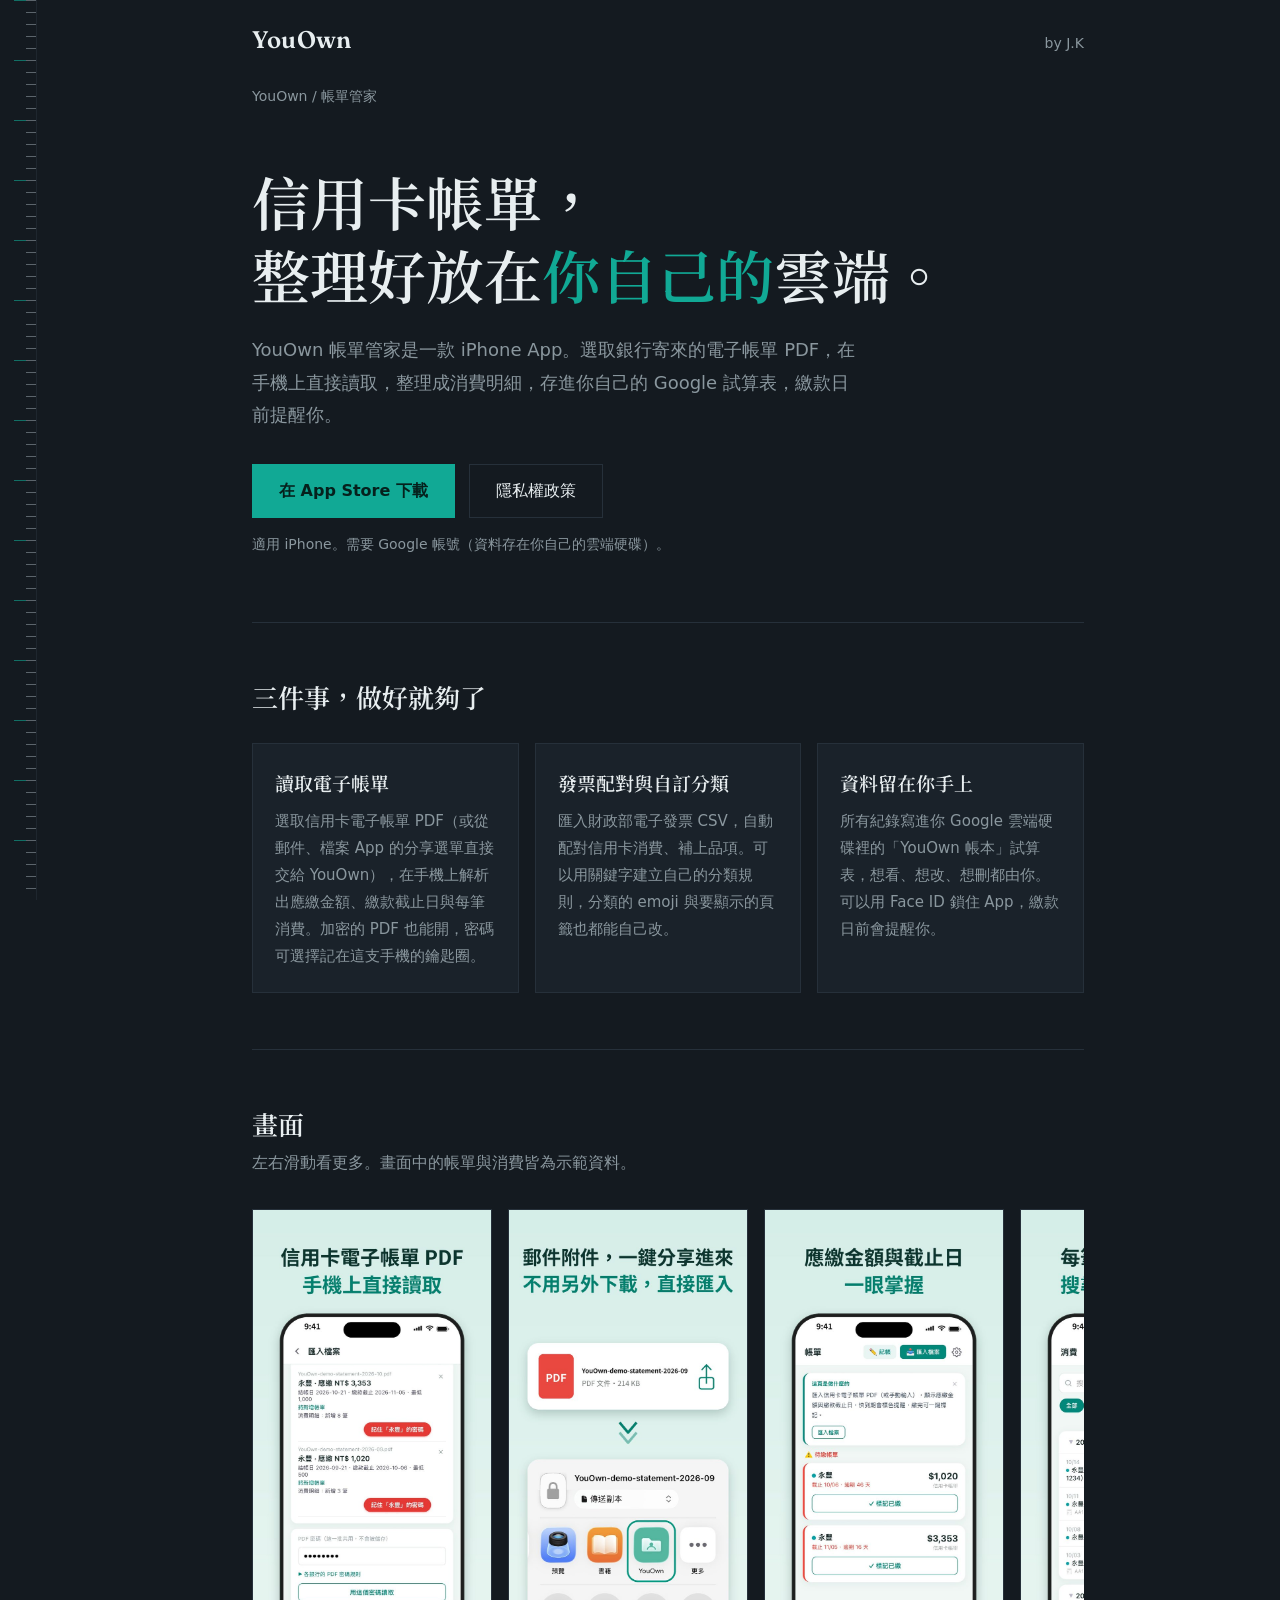
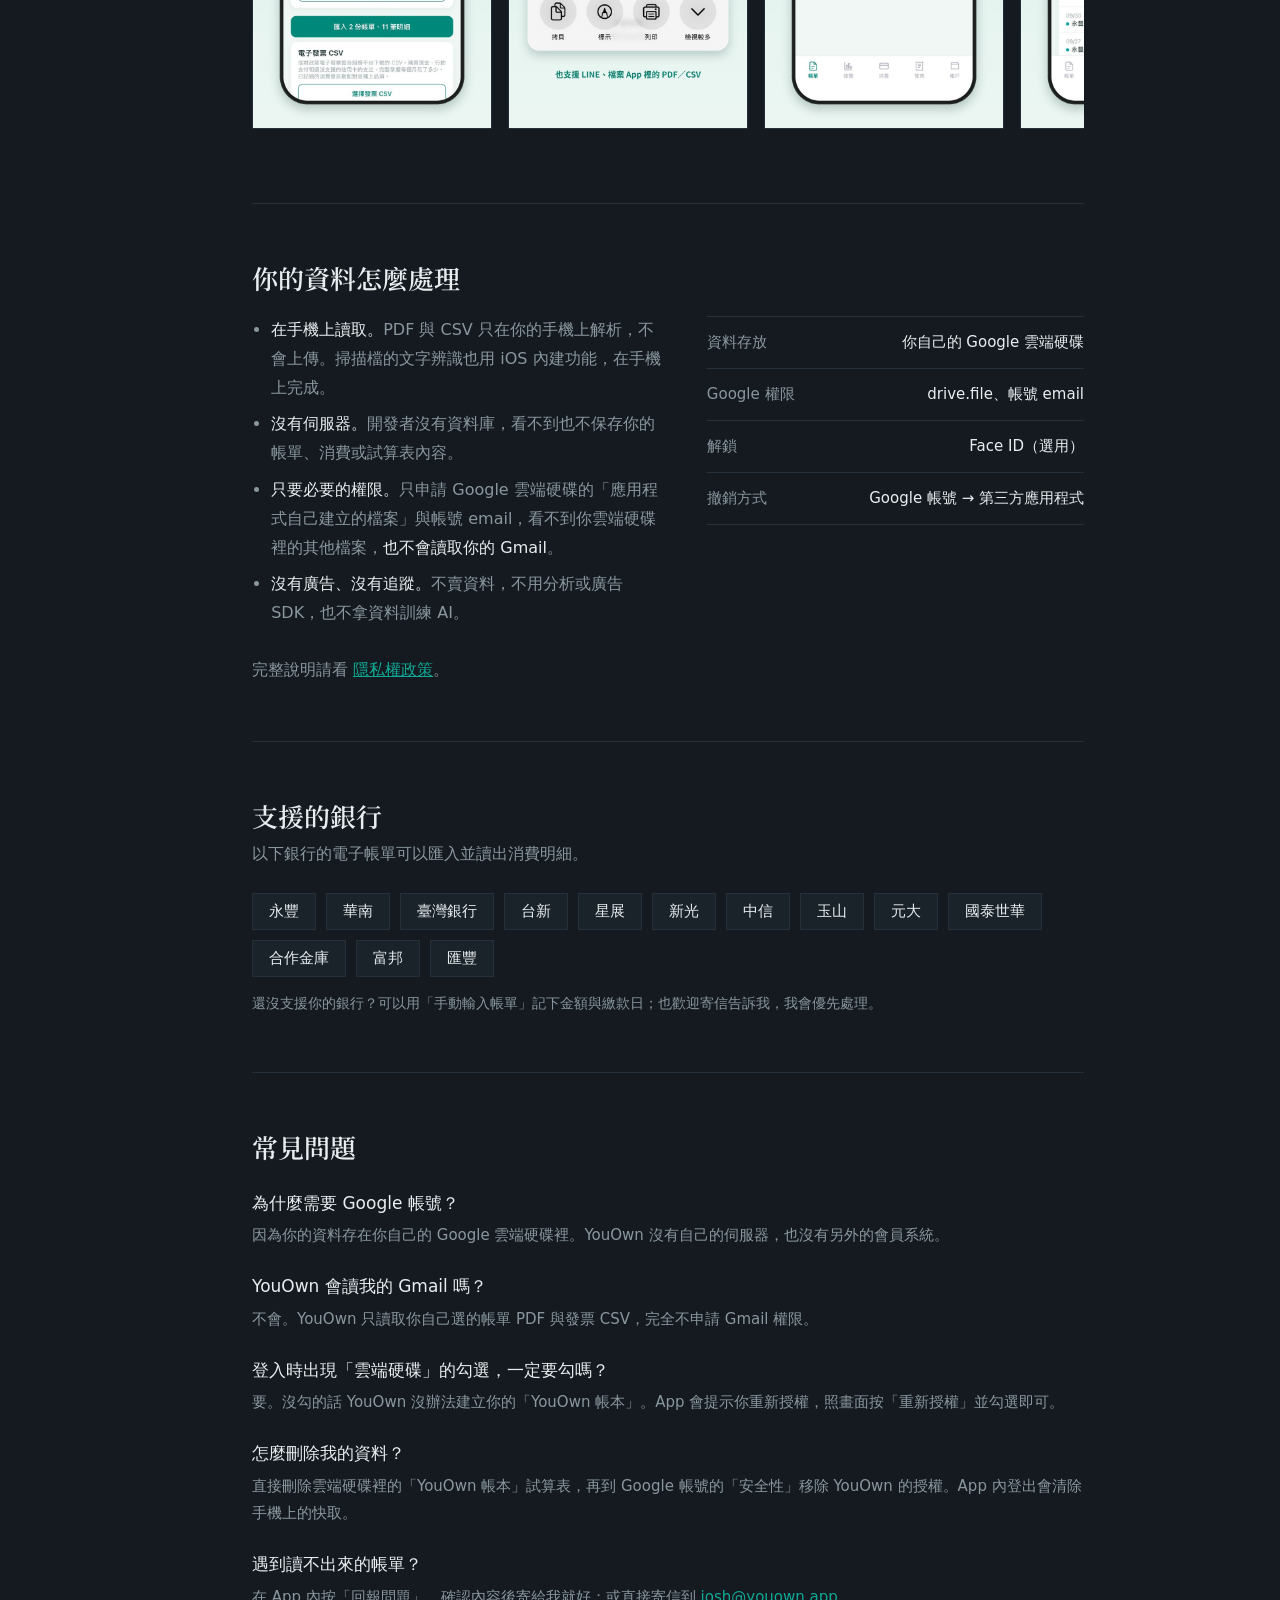
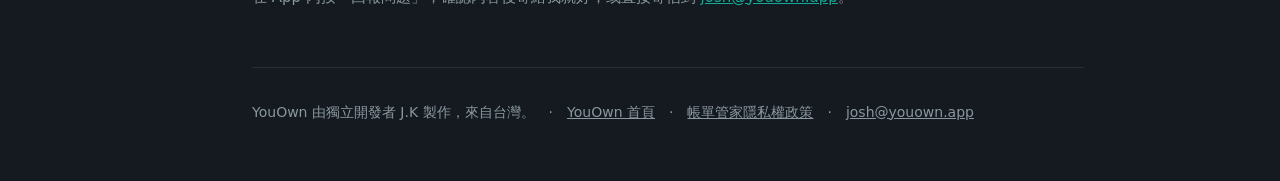
==== bills/index.html @ 7a2e661f "Add files via upload" ====
<!DOCTYPE html>
<html lang="zh-Hant-TW">
<head>
<meta charset="utf-8">
<meta name="viewport" content="width=device-width, initial-scale=1">
<title>YouOwn 帳單管家｜信用卡帳單整理 iPhone App</title>
<meta name="description" content="YouOwn 帳單管家：在 iPhone 上直接讀取信用卡電子帳單 PDF 與電子發票 CSV，整理後存進你自己的 Google 試算表，繳款日前提醒你。沒有伺服器，不存你的帳務資料。">
<link rel="canonical" href="https://youown.app/bills/">
<meta property="og:type" content="website">
<meta property="og:locale" content="zh_TW">
<meta property="og:site_name" content="YouOwn">
<meta property="og:title" content="YouOwn 帳單管家｜信用卡帳單整理 iPhone App">
<meta property="og:description" content="在手機上讀取信用卡電子帳單與電子發票，整理後放進你自己的 Google 試算表。">
<meta property="og:url" content="https://youown.app/bills/">
<meta property="og:image" content="https://youown.app/bills/screens/01-import.jpg">
<meta name="theme-color" content="#141a20">
<meta name="apple-itunes-app" content="app-id=6837612326">
<link rel="icon" href="/favicon.svg" type="image/svg+xml">
<link rel="apple-touch-icon" href="/apple-touch-icon.png">
<script type="application/ld+json">
{"@context":"https://schema.org","@type":"MobileApplication","name":"YouOwn 帳單管家","url":"https://youown.app/bills/","operatingSystem":"iOS","applicationCategory":"FinanceApplication","inLanguage":"zh-Hant-TW","downloadUrl":"https://apps.apple.com/tw/app/youown-%E5%B8%B3%E5%96%AE%E7%AE%A1%E5%AE%B6/id6837612326","image":"https://youown.app/bills/screens/01-import.jpg","description":"在 iPhone 上直接讀取信用卡電子帳單 PDF 與電子發票 CSV，整理後存進使用者自己的 Google 試算表。","author":{"@type":"Person","name":"J.K"},"publisher":{"@type":"Organization","name":"YouOwn","url":"https://youown.app/"}}
</script>
<link rel="preconnect" href="https://fonts.googleapis.com">
<link rel="preconnect" href="https://fonts.gstatic.com" crossorigin>
<link href="https://fonts.googleapis.com/css2?family=Fraunces:opsz,wght@9..144,600&family=Noto+Serif+TC:wght@600&display=swap" rel="stylesheet">
<style>
:root{--bg:#141a20;--ink:#e8eef0;--mute:#8a979e;--accent:#11a995;--line:#26303a;--card:#1a222a}
*{box-sizing:border-box;margin:0}
html{scroll-padding-top:24px}
body{background:var(--bg);color:var(--ink);font:16px/1.8 "Noto Sans TC",system-ui,-apple-system,sans-serif;padding-left:56px}
body::before{content:"";position:fixed;left:0;top:0;bottom:0;width:36px;border-right:1px solid var(--line);opacity:.6;
background:repeating-linear-gradient(to bottom,var(--mute) 0 1px,transparent 1px 12px) right/10px 100% no-repeat,repeating-linear-gradient(to bottom,var(--accent) 0 1px,transparent 1px 60px) right/22px 100% no-repeat}
.wrap{max-width:880px;margin:0 auto;padding:0 24px}
a{color:inherit}
:focus-visible{outline:2px solid var(--accent);outline-offset:3px}
.serif{font-family:"Noto Serif TC","Fraunces",serif;font-weight:600}
header{display:flex;justify-content:space-between;align-items:baseline;padding:28px 0}
.mark{font:600 24px/1 "Fraunces",serif;letter-spacing:.01em;text-decoration:none}
.by{color:var(--mute);font-size:14px}
.crumb{color:var(--mute);font-size:14px}
.crumb a{text-decoration:none}.crumb a:hover{color:var(--accent)}
.hero{padding:56px 0 64px}
h1{font-size:clamp(34px,6.4vw,58px);line-height:1.25;margin-bottom:24px}
h1 em{font-style:normal;color:var(--accent)}
.lead{max-width:34em;color:var(--mute);font-size:18px}
.cta{display:flex;flex-wrap:wrap;gap:14px;align-items:center;margin-top:32px}
.btn{display:inline-block;background:var(--accent);color:#06211d;font-weight:700;text-decoration:none;padding:12px 26px;border:1px solid var(--accent);transition:background .2s}
.btn:hover{background:#0e8f7e}
.btn.ghost{background:transparent;color:var(--ink);border-color:var(--line);font-weight:500}
.btn.ghost:hover{border-color:var(--accent);background:transparent}
.note{color:var(--mute);font-size:14px;margin-top:14px}
section{border-top:1px solid var(--line);padding:56px 0}
h2{font-size:26px;line-height:1.4}
.sub{color:var(--mute);margin-top:6px}
.feat{display:grid;grid-template-columns:repeat(auto-fit,minmax(250px,1fr));gap:16px;margin-top:28px}
.feat div{background:var(--card);border:1px solid var(--line);padding:22px}
.feat h3{font-size:19px;margin-bottom:8px}
.feat p{color:var(--mute);font-size:15px}
.strip{display:flex;gap:16px;overflow-x:auto;scroll-snap-type:x mandatory;padding:4px 0 18px;margin-top:28px;scrollbar-color:var(--line) transparent}
.strip img{flex:none;width:min(240px,62vw);height:auto;border:1px solid var(--line);scroll-snap-align:start;display:block}
dl{border-top:1px solid var(--line);margin-top:24px}
dl div{display:flex;justify-content:space-between;gap:16px;padding:12px 0;border-bottom:1px solid var(--line);font-size:15px}
dt{color:var(--mute);flex:none}
dd{text-align:right}
.two{display:grid;grid-template-columns:1.1fr 1fr;gap:40px}
.two p,.two li{color:var(--mute)}
ul.plain{padding-left:1.2em}
ul.plain li{margin-bottom:8px}
ul.plain b{color:var(--ink);font-weight:500}
.chips{display:flex;flex-wrap:wrap;gap:10px;list-style:none;padding:0;margin-top:24px}
.chips li{border:1px solid var(--line);background:var(--card);padding:4px 16px;font-size:15px}
.faq h3{font-size:17px;margin:22px 0 4px;font-weight:500}
.faq p{color:var(--mute);font-size:15px}
.faq a,.link{color:var(--accent)}
footer{border-top:1px solid var(--line);padding:32px 0 56px;color:var(--mute);font-size:14px}
@media(max-width:700px){body{padding-left:36px}body::before{width:20px}.two{grid-template-columns:1fr;gap:24px}.hero{padding:32px 0 48px}}
@media(prefers-reduced-motion:reduce){.btn{transition:none}.strip{scroll-behavior:auto}}
</style>
</head>
<body>
<div class="wrap">
<header>
<a class="mark" href="/">YouOwn</a>
<span class="by">by J.K</span>
</header>

<main>
<p class="crumb"><a href="/">YouOwn</a> / 帳單管家</p>
<div class="hero">
<h1 class="serif">信用卡帳單，<br>整理好放在<em>你自己的</em>雲端。</h1>
<p class="lead">YouOwn 帳單管家是一款 iPhone App。選取銀行寄來的電子帳單 PDF，在手機上直接讀取，整理成消費明細，存進你自己的 Google 試算表，繳款日前提醒你。</p>
<div class="cta">
<a class="btn" href="https://apps.apple.com/tw/app/youown-%E5%B8%B3%E5%96%AE%E7%AE%A1%E5%AE%B6/id6837612326" rel="noopener">在 App Store 下載</a>
<a class="btn ghost" href="/bills/privacy/">隱私權政策</a>
</div>
<p class="note">適用 iPhone。需要 Google 帳號（資料存在你自己的雲端硬碟）。</p>
</div>

<section aria-labelledby="feat">
<h2 id="feat" class="serif">三件事，做好就夠了</h2>
<div class="feat">
<div>
<h3 class="serif">讀取電子帳單</h3>
<p>選取信用卡電子帳單 PDF（或從郵件、檔案 App 的分享選單直接交給 YouOwn），在手機上解析出應繳金額、繳款截止日與每筆消費。加密的 PDF 也能開，密碼可選擇記在這支手機的鑰匙圈。</p>
</div>
<div>
<h3 class="serif">發票配對與自訂分類</h3>
<p>匯入財政部電子發票 CSV，自動配對信用卡消費、補上品項。可以用關鍵字建立自己的分類規則，分類的 emoji 與要顯示的頁籤也都能自己改。</p>
</div>
<div>
<h3 class="serif">資料留在你手上</h3>
<p>所有紀錄寫進你 Google 雲端硬碟裡的「YouOwn 帳本」試算表，想看、想改、想刪都由你。可以用 Face ID 鎖住 App，繳款日前會提醒你。</p>
</div>
</div>
</section>

<section aria-labelledby="shots">
<h2 id="shots" class="serif">畫面</h2>
<p class="sub">左右滑動看更多。畫面中的帳單與消費皆為示範資料。</p>
<div class="strip" tabindex="0" role="group" aria-label="App 畫面截圖">
<img src="/bills/screens/01-import.jpg" width="720" height="1565" alt="匯入信用卡電子帳單 PDF，在手機上直接讀取">
<img src="/bills/screens/02-share.jpg" width="720" height="1565" alt="從郵件或檔案 App 的分享選單，直接把帳單交給 YouOwn">
<img src="/bills/screens/03-bills.jpg" width="720" height="1565" alt="帳單頁：應繳金額與繳款截止日">
<img src="/bills/screens/04-spending.jpg" width="720" height="1565" alt="消費明細：可搜尋、可分類" loading="lazy">
<img src="/bills/screens/05-overview.jpg" width="720" height="1565" alt="總覽：每月收支一目了然" loading="lazy">
<img src="/bills/screens/06-invoices.jpg" width="720" height="1565" alt="發票頁：匯入電子發票 CSV，自動配對信用卡消費" loading="lazy">
<img src="/bills/screens/07-security.jpg" width="720" height="1565" alt="設定頁：Face ID 鎖定，資料存在你自己的雲端硬碟" loading="lazy">
<img src="/bills/screens/08-personalize.jpg" width="720" height="1565" alt="自訂顯示的頁籤與分類 emoji" loading="lazy">
<img src="/bills/screens/09-rules.jpg" width="720" height="1565" alt="新增分類規則：用關鍵字自動分類發票" loading="lazy">
</div>
</section>

<section aria-labelledby="privacy">
<h2 id="privacy" class="serif">你的資料怎麼處理</h2>
<div class="two" style="margin-top:20px">
<ul class="plain">
<li><b>在手機上讀取。</b>PDF 與 CSV 只在你的手機上解析，不會上傳。掃描檔的文字辨識也用 iOS 內建功能，在手機上完成。</li>
<li><b>沒有伺服器。</b>開發者沒有資料庫，看不到也不保存你的帳單、消費或試算表內容。</li>
<li><b>只要必要的權限。</b>只申請 Google 雲端硬碟的「應用程式自己建立的檔案」與帳號 email，看不到你雲端硬碟裡的其他檔案，<b>也不會讀取你的 Gmail</b>。</li>
<li><b>沒有廣告、沒有追蹤。</b>不賣資料，不用分析或廣告 SDK，也不拿資料訓練 AI。</li>
</ul>
<dl style="margin-top:0">
<div><dt>資料存放</dt><dd>你自己的 Google 雲端硬碟</dd></div>
<div><dt>Google 權限</dt><dd>drive.file、帳號 email</dd></div>
<div><dt>解鎖</dt><dd>Face ID（選用）</dd></div>
<div><dt>撤銷方式</dt><dd>Google 帳號 → 第三方應用程式</dd></div>
</dl>
</div>
<p class="sub" style="margin-top:20px">完整說明請看 <a class="link" href="/bills/privacy/">隱私權政策</a>。</p>
</section>

<section aria-labelledby="banks">
<h2 id="banks" class="serif">支援的銀行</h2>
<p class="sub">以下銀行的電子帳單可以匯入並讀出消費明細。</p>
<ul class="chips"><li>永豐</li><li>華南</li><li>臺灣銀行</li><li>台新</li><li>星展</li><li>新光</li><li>中信</li><li>玉山</li><li>元大</li><li>國泰世華</li><li>合作金庫</li><li>富邦</li><li>匯豐</li></ul>
<p class="note">還沒支援你的銀行？可以用「手動輸入帳單」記下金額與繳款日；也歡迎寄信告訴我，我會優先處理。</p>
</section>

<section class="faq" aria-labelledby="faq">
<h2 id="faq" class="serif">常見問題</h2>
<h3>為什麼需要 Google 帳號？</h3>
<p>因為你的資料存在你自己的 Google 雲端硬碟裡。YouOwn 沒有自己的伺服器，也沒有另外的會員系統。</p>
<h3>YouOwn 會讀我的 Gmail 嗎？</h3>
<p>不會。YouOwn 只讀取你自己選的帳單 PDF 與發票 CSV，完全不申請 Gmail 權限。</p>
<h3>登入時出現「雲端硬碟」的勾選，一定要勾嗎？</h3>
<p>要。沒勾的話 YouOwn 沒辦法建立你的「YouOwn 帳本」。App 會提示你重新授權，照畫面按「重新授權」並勾選即可。</p>
<h3>怎麼刪除我的資料？</h3>
<p>直接刪除雲端硬碟裡的「YouOwn 帳本」試算表，再到 Google 帳號的「安全性」移除 YouOwn 的授權。App 內登出會清除手機上的快取。</p>
<h3>遇到讀不出來的帳單？</h3>
<p>在 App 內按「回報問題」，確認內容後寄給我就好；或直接寄信到 <a href="mailto:josh@youown.app">josh@youown.app</a>。</p>
</section>
</main>

<footer>YouOwn 由獨立開發者 J.K 製作，來自台灣。　·　<a href="/">YouOwn 首頁</a>　·　<a href="/bills/privacy/">帳單管家隱私權政策</a>　·　<a href="mailto:josh@youown.app">josh@youown.app</a></footer>
</div>
</body>
</html>
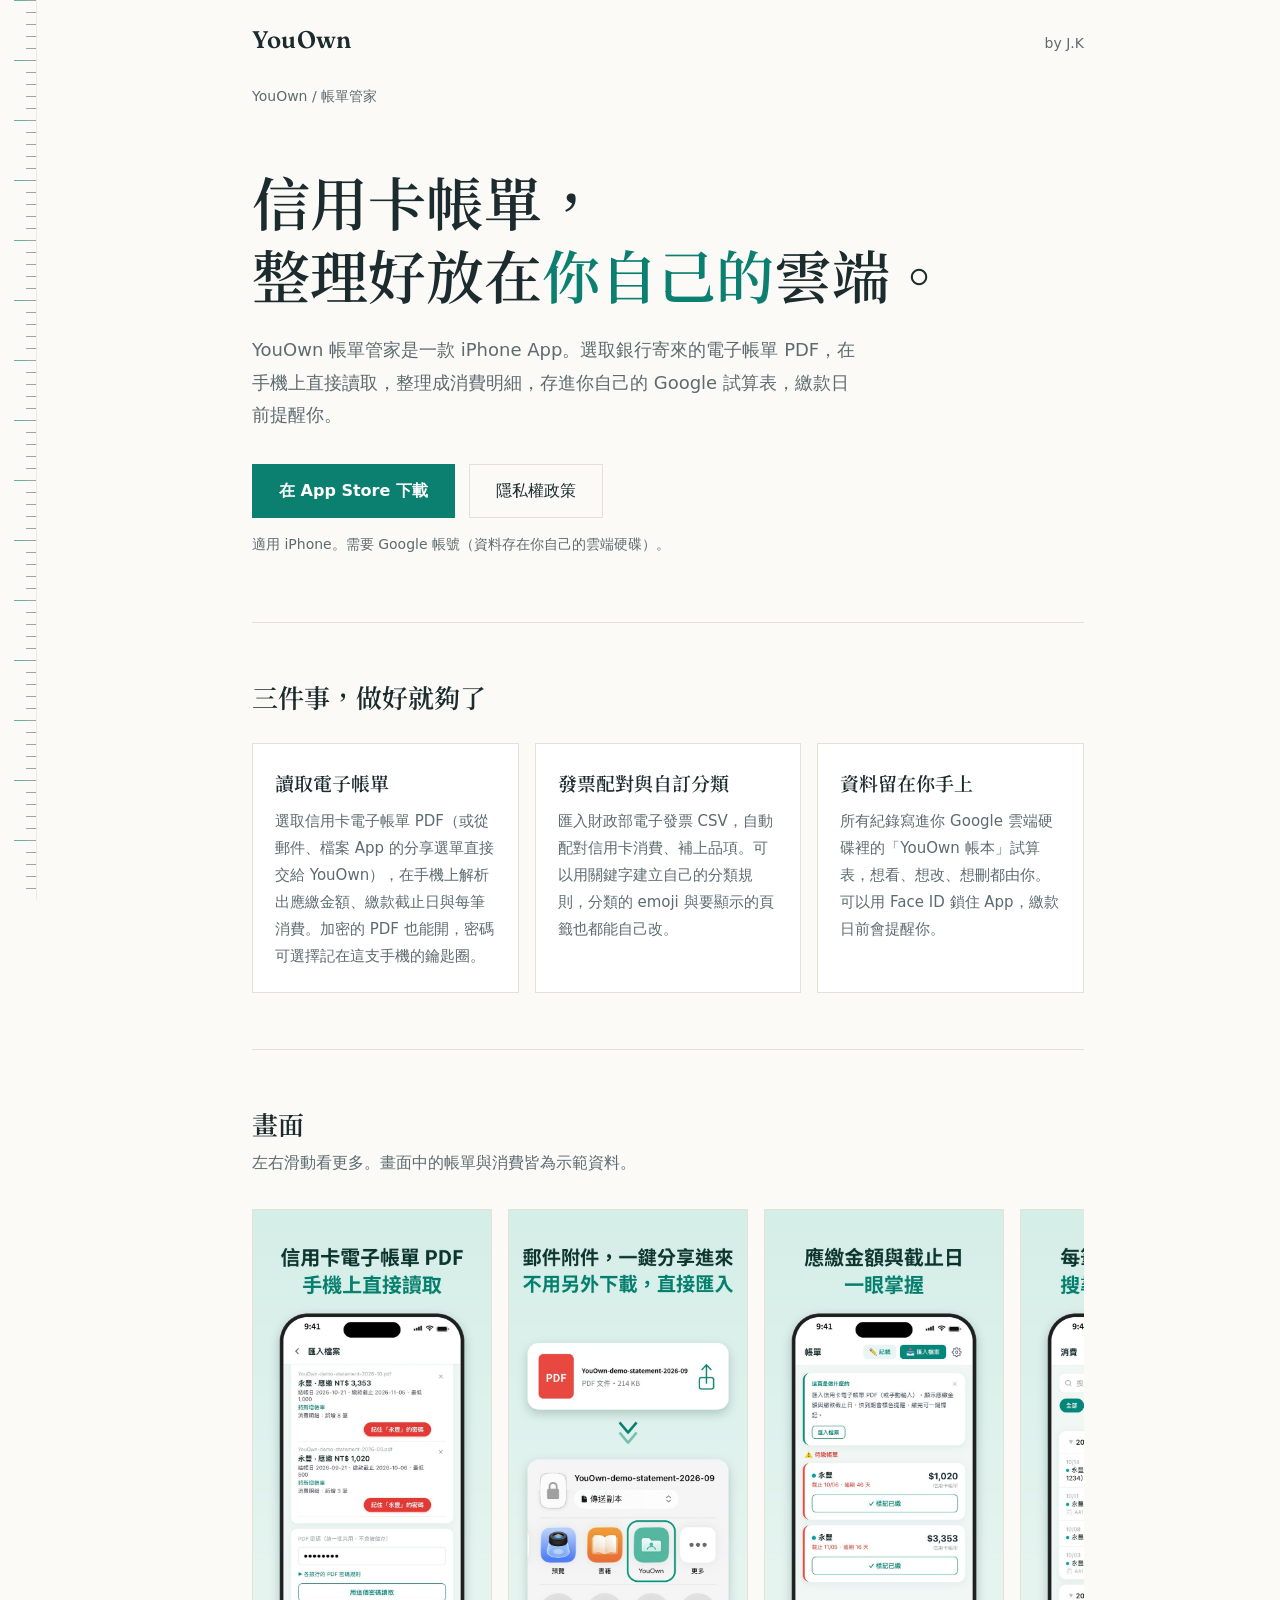
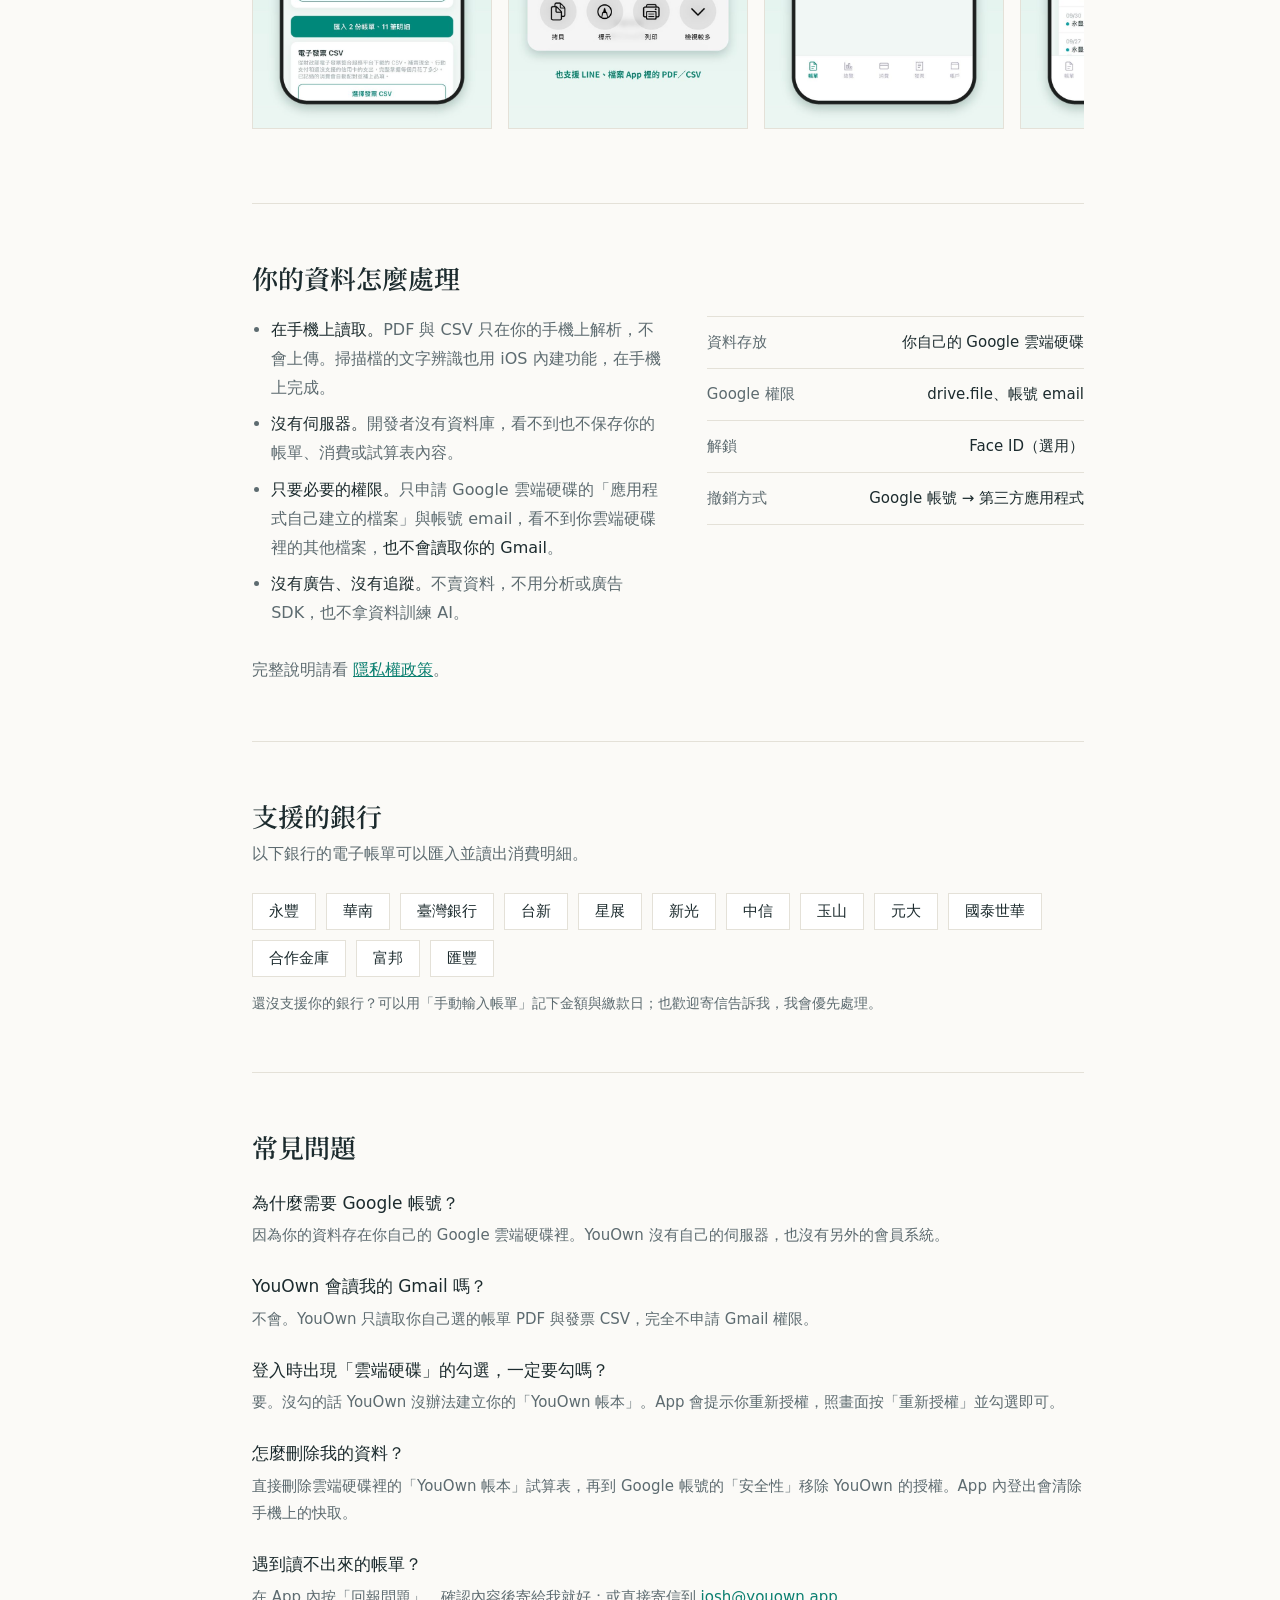
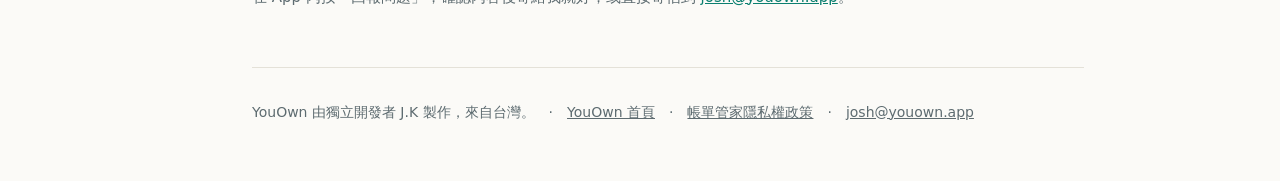
==== commit 08222a8d: "Add files via upload 網站改白底、新增帳單管家頁、更新 sitemap" ====
--- a/bills/index.html
+++ b/bills/index.html
@@ -13,7 +13,7 @@
 <meta property="og:description" content="在手機上讀取信用卡電子帳單與電子發票，整理後放進你自己的 Google 試算表。">
 <meta property="og:url" content="https://youown.app/bills/">
 <meta property="og:image" content="https://youown.app/bills/screens/01-import.jpg">
-<meta name="theme-color" content="#141a20">
+<meta name="theme-color" content="#fbfaf7">
 <meta name="apple-itunes-app" content="app-id=6837612326">
 <link rel="icon" href="/favicon.svg" type="image/svg+xml">
 <link rel="apple-touch-icon" href="/apple-touch-icon.png">
@@ -24,7 +24,7 @@
 <link rel="preconnect" href="https://fonts.gstatic.com" crossorigin>
 <link href="https://fonts.googleapis.com/css2?family=Fraunces:opsz,wght@9..144,600&family=Noto+Serif+TC:wght@600&display=swap" rel="stylesheet">
 <style>
-:root{--bg:#141a20;--ink:#e8eef0;--mute:#8a979e;--accent:#11a995;--line:#26303a;--card:#1a222a}
+:root{--bg:#fbfaf7;--ink:#1c2b2e;--mute:#5d6b70;--accent:#0b7f70;--line:#e4e1d8;--card:#fff}
 *{box-sizing:border-box;margin:0}
 html{scroll-padding-top:24px}
 body{background:var(--bg);color:var(--ink);font:16px/1.8 "Noto Sans TC",system-ui,-apple-system,sans-serif;padding-left:56px}
@@ -44,8 +44,8 @@
 h1 em{font-style:normal;color:var(--accent)}
 .lead{max-width:34em;color:var(--mute);font-size:18px}
 .cta{display:flex;flex-wrap:wrap;gap:14px;align-items:center;margin-top:32px}
-.btn{display:inline-block;background:var(--accent);color:#06211d;font-weight:700;text-decoration:none;padding:12px 26px;border:1px solid var(--accent);transition:background .2s}
-.btn:hover{background:#0e8f7e}
+.btn{display:inline-block;background:var(--accent);color:#fff;font-weight:700;text-decoration:none;padding:12px 26px;border:1px solid var(--accent);transition:background .2s}
+.btn:hover{background:#096b5e}
 .btn.ghost{background:transparent;color:var(--ink);border-color:var(--line);font-weight:500}
 .btn.ghost:hover{border-color:var(--accent);background:transparent}
 .note{color:var(--mute);font-size:14px;margin-top:14px}
